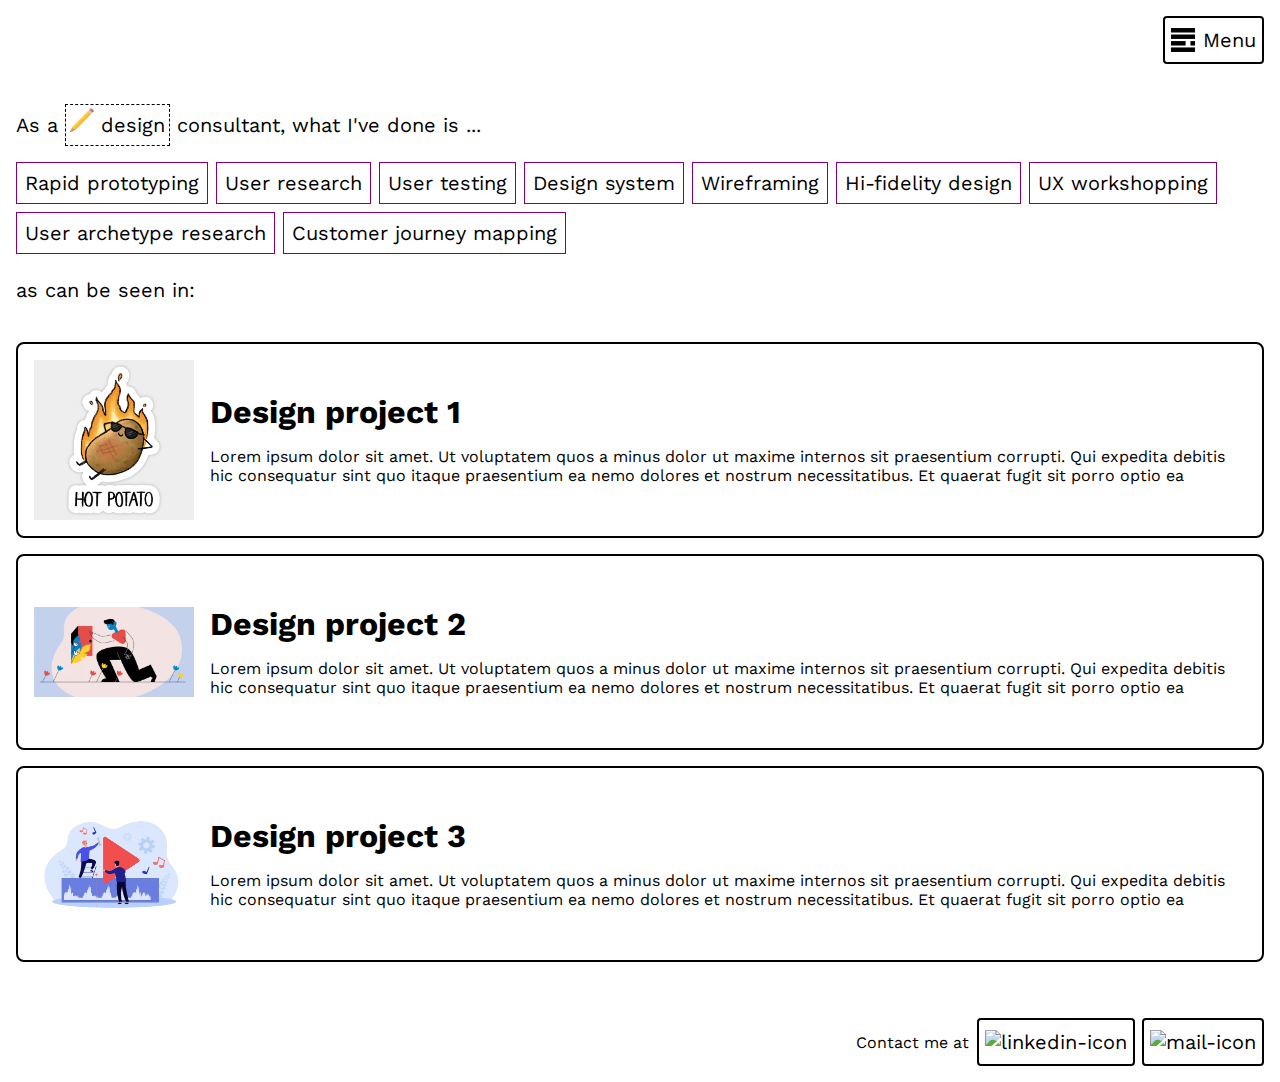
==== detail-page/detail-page.html @ 56daf3dd "commit" ====
<!doctype html>
<html class="no-js" lang="en">
  <head>
    <meta charset="utf-8">
    <meta name="description" content="">
    <meta name="viewport" content="width=device-width, initial-scale=1">
    <title>Design projects | Anh's portfolio</title>

    <link rel="apple-touch-icon" href="apple-touch-icon.png">
    <link rel="stylesheet" href="detail-page.css">


    <link rel="preconnect" href="https://fonts.googleapis.com">
    <link rel="preconnect" href="https://fonts.gstatic.com" crossorigin>
    <link href="https://fonts.googleapis.com/css2?family=Lato:wght@700&family=Londrina+Shadow&family=Work+Sans:wght@100;400&display=swap" rel="stylesheet">

    <link rel="icon" type="image/x-icon" href="../image/logo-small.png">

  </head>
  
  
<body>
<!----------START Nav bar---------->
    <nav>
        <button id="dropdown-button">
            <img src="../image/logo-big.png" alt="logo-icon">
            <span>Menu</span>
        </button>
    </nav>

            <!----------START Dropdown menu---------->
                <aside class="dropdown-menu" id="menu">
                    <ul class="menu-item-list">
                        <li class="menu-item item-1"><a href="../detail-page/detail-page.html">Design</a></li>
                        <li class="menu-item item-2"><a href="#">Product management</a></li>
                        <li class="menu-item item-3"><a href="#">Programming</a></li>
                        <li class="menu-item item-4"><a href="#">CV</a></li>
                        <li class="menu-item item-5"><a href="../homepage/homepage.html">Back to Home</a></li>
                        <li id="close"><img src="../image/close.png">Close Menu</img></li>
                    </ul>
                </aside> 
            <!----------END Dropdown menu---------->

<!----------END Nav bar---------->


<!----------START Main section---------->
<main>
    <header>
        <span class="line-1">As a <span class="design"><img src="../image/pencil-line.png" alt="pencil-icon">&#32design</span>&#32consultant, what I've done is ...</span>
            <ul class="skill-list">
                <li>Rapid prototyping</li>
                <li>User research</li>
                <li>User testing</li>
                <li>Design system</li>
                <li>Wireframing</li>
                <li>Hi-fidelity design</li>
                <li>UX workshopping</li>
                <li>User archetype research</li>
                <li>Customer journey mapping</li>
            </ul>
        <span>as can be seen in:</span>
    </header>

    <section class="design-project-list">
        <div class=" design-project project-1">
            <div class="image image-project-1"></div>
            <div class="description">
                <h2>Design project 1</h2>
                <p>Lorem ipsum dolor sit amet. Ut voluptatem quos a minus dolor ut maxime 
                    internos sit praesentium corrupti. Qui expedita debitis hic consequatur 
                    sint quo itaque praesentium ea nemo dolores et nostrum necessitatibus. 
                    Et quaerat fugit sit porro optio ea consectetur doloremque et autem harum 
                    et voluptatem adipisci et nobis quia? Et distinctio iure eum unde alias id 
                    autem enim.</p>
            </div>
        </div>

        <div class=" design-project project-2">
            <div class="image image-project-2"></div>
            <div class="description">
                <h2>Design project 2</h2>
                <p>Lorem ipsum dolor sit amet. Ut voluptatem quos a minus dolor ut maxime 
                    internos sit praesentium corrupti. Qui expedita debitis hic consequatur 
                    sint quo itaque praesentium ea nemo dolores et nostrum necessitatibus. 
                    Et quaerat fugit sit porro optio ea consectetur doloremque et autem harum 
                    et voluptatem adipisci et nobis quia? Et distinctio iure eum unde alias id 
                    autem enim.</p>
            </div>
        </div>

        <div class=" design-project project-3">
            <div class="image image-project-3"></div>
            <div class="description">
                <h2>Design project 3</h2>
                <p>Lorem ipsum dolor sit amet. Ut voluptatem quos a minus dolor ut maxime 
                    internos sit praesentium corrupti. Qui expedita debitis hic consequatur 
                    sint quo itaque praesentium ea nemo dolores et nostrum necessitatibus. 
                    Et quaerat fugit sit porro optio ea consectetur doloremque et autem harum 
                    et voluptatem adipisci et nobis quia? Et distinctio iure eum unde alias id 
                    autem enim.</p>
            </div>
        </div>

        


    </section>

</main>


<!----------END Main section---------->



<!----------START Footer---------->
<footer>
    <p>Contact me at</p>
    <span>
        <button onclick=" window.open('https://www.linkedin.com/in/anh-le-b2a53660/','_blank')"><img src="final-project/image/linkedin-box-fill.svg" alt="linkedin-icon"></button>
        <button onclick="location.href='mailto:your.email@example.com'"><img src="final-project/image/mail-fill.svg" alt="mail-icon"></button>
    </span>
    </footer>

<!----------END Footer---------->

<script src="detail-page.js"></script>
</body>
---- detail-page/detail-page.css ----
*{box-sizing: border-box;}

body {
    font-family: Work Sans, sans-serif;
    display: flex;
    margin: 0;
    padding: 8px;
    flex-direction: column;
    justify-content: space-between;
    min-height: 100vh;
}

a {
    font-style: normal;
    text-decoration: none;
    color: purple;
}

h2 {
 font-size: 20px;
}

p {
    font-size: 14px;
    margin: 0;
}

span {
    font-size: 14px;
    line-height: 200%;
    margin: 0;
}

li, button {
    font-size: 14px;
}



/*----------nav bar styling----------*/
nav {
    display: flex;
    justify-content: flex-end;
}

button {
    height: 48px;
    display: inline-flex;
    align-items: center;
    gap: 8px;
    border: 2px solid black;
    background-color: white;
    border-radius: 4px;
    font-family: Work Sans, sans-serif;
}


.dropdown-menu {
    background-color: white;
    border: 2px solid black;
    display: none;
    padding: 8px;
    position: absolute;
    top: 64px;
    right: 24px;
    width: 212px;
    z-index: 1;
}


.menu-item-list {
    list-style-type: none;
    margin-block-start: 0;
    margin-block-end: 0;
    margin-inline-start: 0px;
    margin-inline-end: 0px;
    padding-inline-start: 0px;
    padding: 16px;
    display: grid;
    gap: 16px;
}

.menu-item {
    padding: 16px;
    border: 2px dashed black;
}


#dropdown-button img {
    object-fit: contain;
    height: 24px;
}

#close img {
    height: 24px;
    object-fit: contain;
}

#close {
    margin-top: 16px;
    display: flex;
    justify-content: flex-end;
    align-items: center;
}

/*----------------------------------*/

/*----------Header styling----------*/
main {
    margin-top: 40px;
    margin-bottom: 40px;
}
.design {
    border: 1px dashed black;
    padding: 0 4px 0 4px;
    display: inline-block;
}

.line-1 img {
    height: 24px;
    object-fit: contain;
}

.skill-list {
    list-style-type: none;
    display: flex;
    flex-direction: row;
    flex-wrap: wrap;
    padding: 0;
    gap: 8px;
}

.skill-list li {
    padding: 8px;
    border: 1px solid purple;
    width: fit-content;
    text-align: center;
}

/*----------------------------------*/


/*----------Project list styling----------*/
.design-project-list {
    margin-top: 32px;
}

.image {
    height: 160px;
    background-color: white;
}

.image-project-1 {
    background-image: url(../image/d3b6b76f389b77b784a0d191c6a4a5aa.jpg);
    background-size: contain;
    background-repeat: no-repeat;
    background-position: center;
}

.image-project-2 {
    background-image: url(../image/w=1024\ \(1\).jpeg);
    background-size: contain;
    background-repeat: no-repeat;
    background-position: center;
}

.image-project-3 {
    background-image: url(../image/tiny-creators-recording-audio-content-with-sound-editor-montage-digital-film-by-people-flat-vector-illustration-multimedia-production-concept-banner-website-design-landing-web-page_179970-7347.jpeg);
    background-size: contain;
    background-repeat: no-repeat;
    background-position: center;
}

.description {
    height: 80px;
    overflow: hidden;
}

.description p {
    white-space: wrap; 
    overflow: hidden;
    text-overflow: ellipsis; 
}

.design-project {
    border: 2px solid black;
    border-radius: 8px;
    padding: 16px;
    margin-bottom: 16px;
    display: flex;
    flex-direction: column;
}
/*----------------------------------*/

/*----------Footer styling----------*/
footer {
    display: flex;
    flex-direction: column;
    align-items: end;
    gap: 8px;
}

/*----------------------------------*/



/*----------Responsive setting----------*/
/*For tablet and laptop screen above 820px*/
@media (min-width: 820px) {
        body {
            padding: 16px;
        }

        h2 {
                font-size: 32px;
            }
            
        p {
                font-size: 16px;
            }
            
        li, button, span {
                font-size: 20px;
            }

         footer {
                flex-direction: row;
                justify-content: flex-end;
                align-items: center;
                gap: 8px;
            }

        .dropdown-menu {
                top: 80px;
                width: 300px;
            }
        
        .image {
                height: 160px;
                width: 160px;
            }

        .design-project {
            display: grid;
            grid-template-rows: 1;
            grid-template-columns: 160px 1fr;            
            gap: 16px;
            }

        .description {
                height: 160px;
                display: flex;
                flex-direction: column;
                justify-content: center;
            } 
        
        .description h2{
            margin: 0;
            padding-bottom: 16px;
        }

        .description p {
                height: 40px;
                white-space: wrap; 
                overflow: hidden;
                text-overflow: ellipsis; 
            }

  }
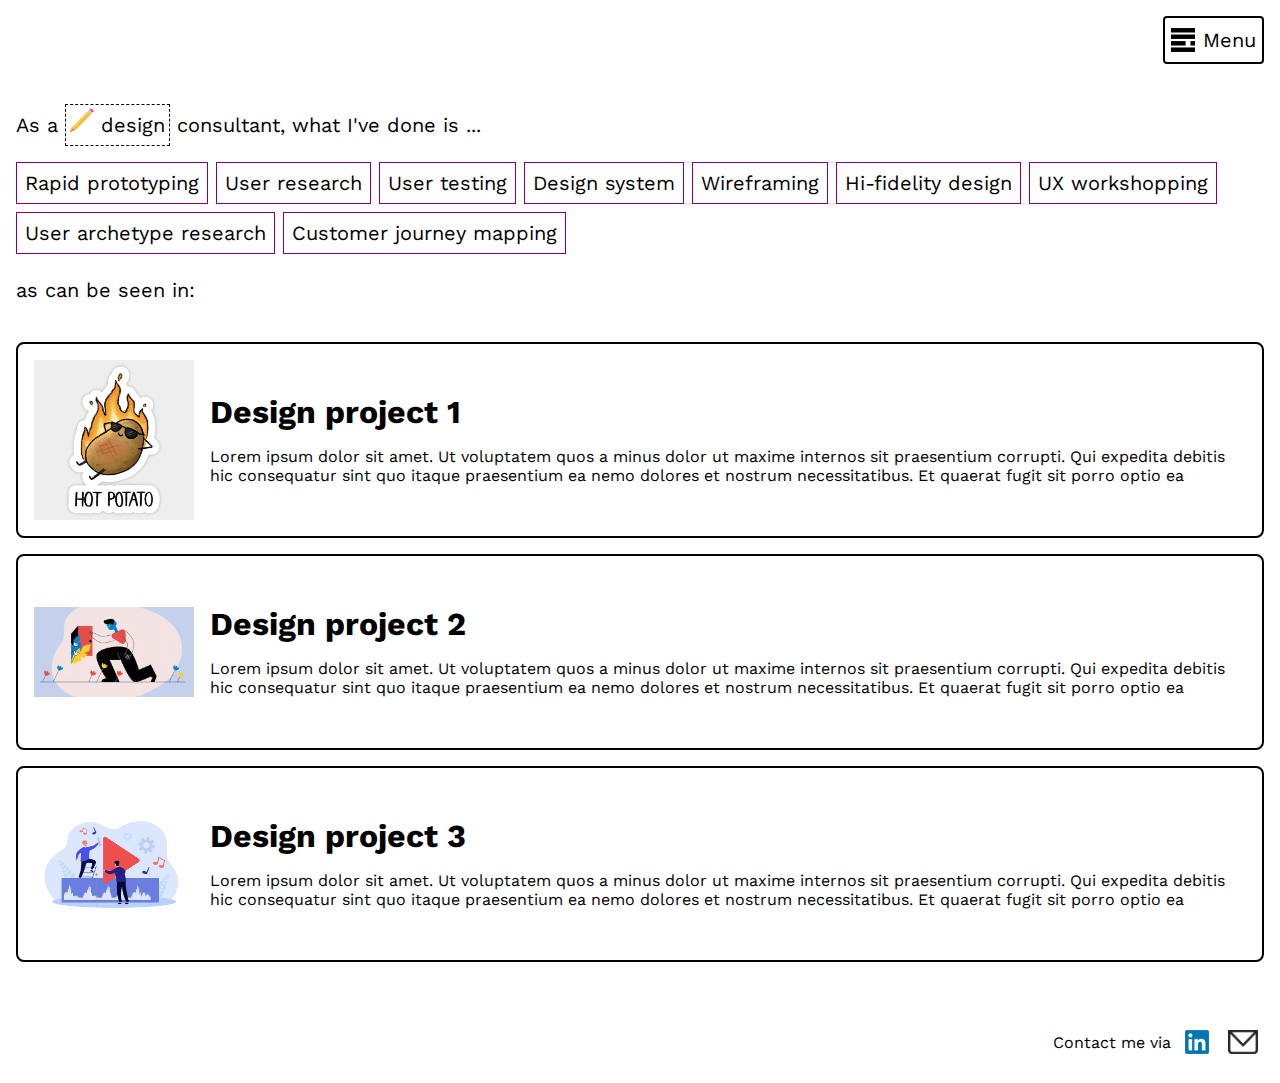
==== commit 0bafa7a0: "commit" ====
--- a/detail-page/detail-page.html
+++ b/detail-page/detail-page.html
@@ -35,7 +35,7 @@
                         <li class="menu-item item-2"><a href="#">Product management</a></li>
                         <li class="menu-item item-3"><a href="#">Programming</a></li>
                         <li class="menu-item item-4"><a href="#">CV</a></li>
-                        <li class="menu-item item-5"><a href="../homepage/homepage.html">Back to Home</a></li>
+                        <li class="menu-item item-5"><a href="../index.html">Back to Home</a></li>
                         <li id="close"><img src="../image/close.png">Close Menu</img></li>
                     </ul>
                 </aside> 
@@ -116,10 +116,10 @@
 
 <!----------START Footer---------->
 <footer>
-    <p>Contact me at</p>
+    <p>Contact me via</p>
     <span>
-        <button onclick=" window.open('https://www.linkedin.com/in/anh-le-b2a53660/','_blank')"><img src="final-project/image/linkedin-box-fill.svg" alt="linkedin-icon"></button>
-        <button onclick="location.href='mailto:your.email@example.com'"><img src="final-project/image/mail-fill.svg" alt="mail-icon"></button>
+        <button class="linkedin" onclick=" window.open('https://www.linkedin.com/in/anh-le-b2a53660/','_blank')"> <img src="../image/linkedin-box-fill.png" alt="linkedin-icon"></button>
+        <button class="email" onclick="location.href='mailto:your.email@example.com'"> <img src="../image/mail-fill.png" alt="mail-icon"></button>
     </span>
     </footer>
 
--- a/detail-page/detail-page.css
+++ b/detail-page/detail-page.css
@@ -62,7 +62,7 @@
     padding: 8px;
     position: absolute;
     top: 64px;
-    right: 24px;
+    right: 16px;
     width: 212px;
     z-index: 1;
 }
@@ -195,9 +195,24 @@
 /*----------Footer styling----------*/
 footer {
     display: flex;
-    flex-direction: column;
-    align-items: end;
+    flex-direction: row;
+    justify-content: flex-end;
+    align-items: center;
     gap: 8px;
+}
+
+.linkedin img {
+    object-fit: contain;
+    height: 24px;
+}
+
+.email img {
+    object-fit: contain;
+    height: 24px;
+}
+
+.linkedin , .email {
+    border: none;
 }
 
 /*----------------------------------*/
